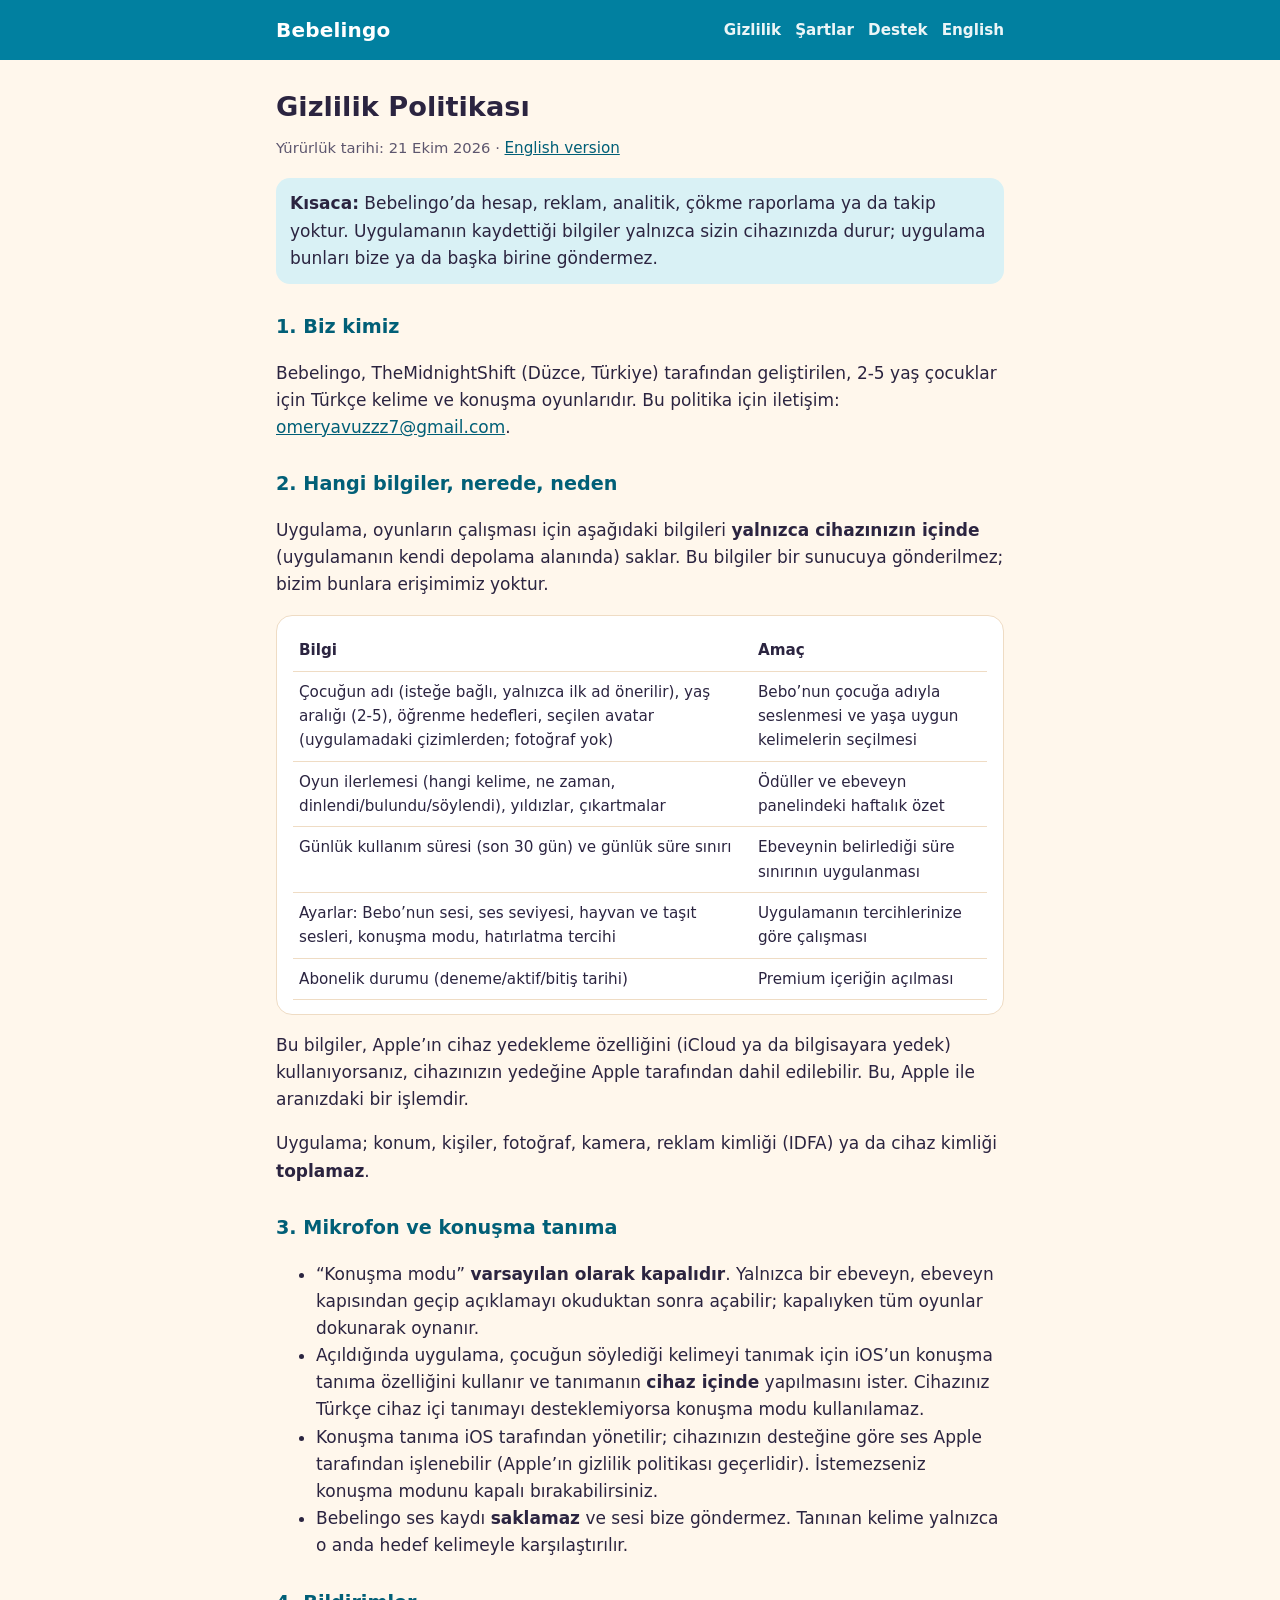
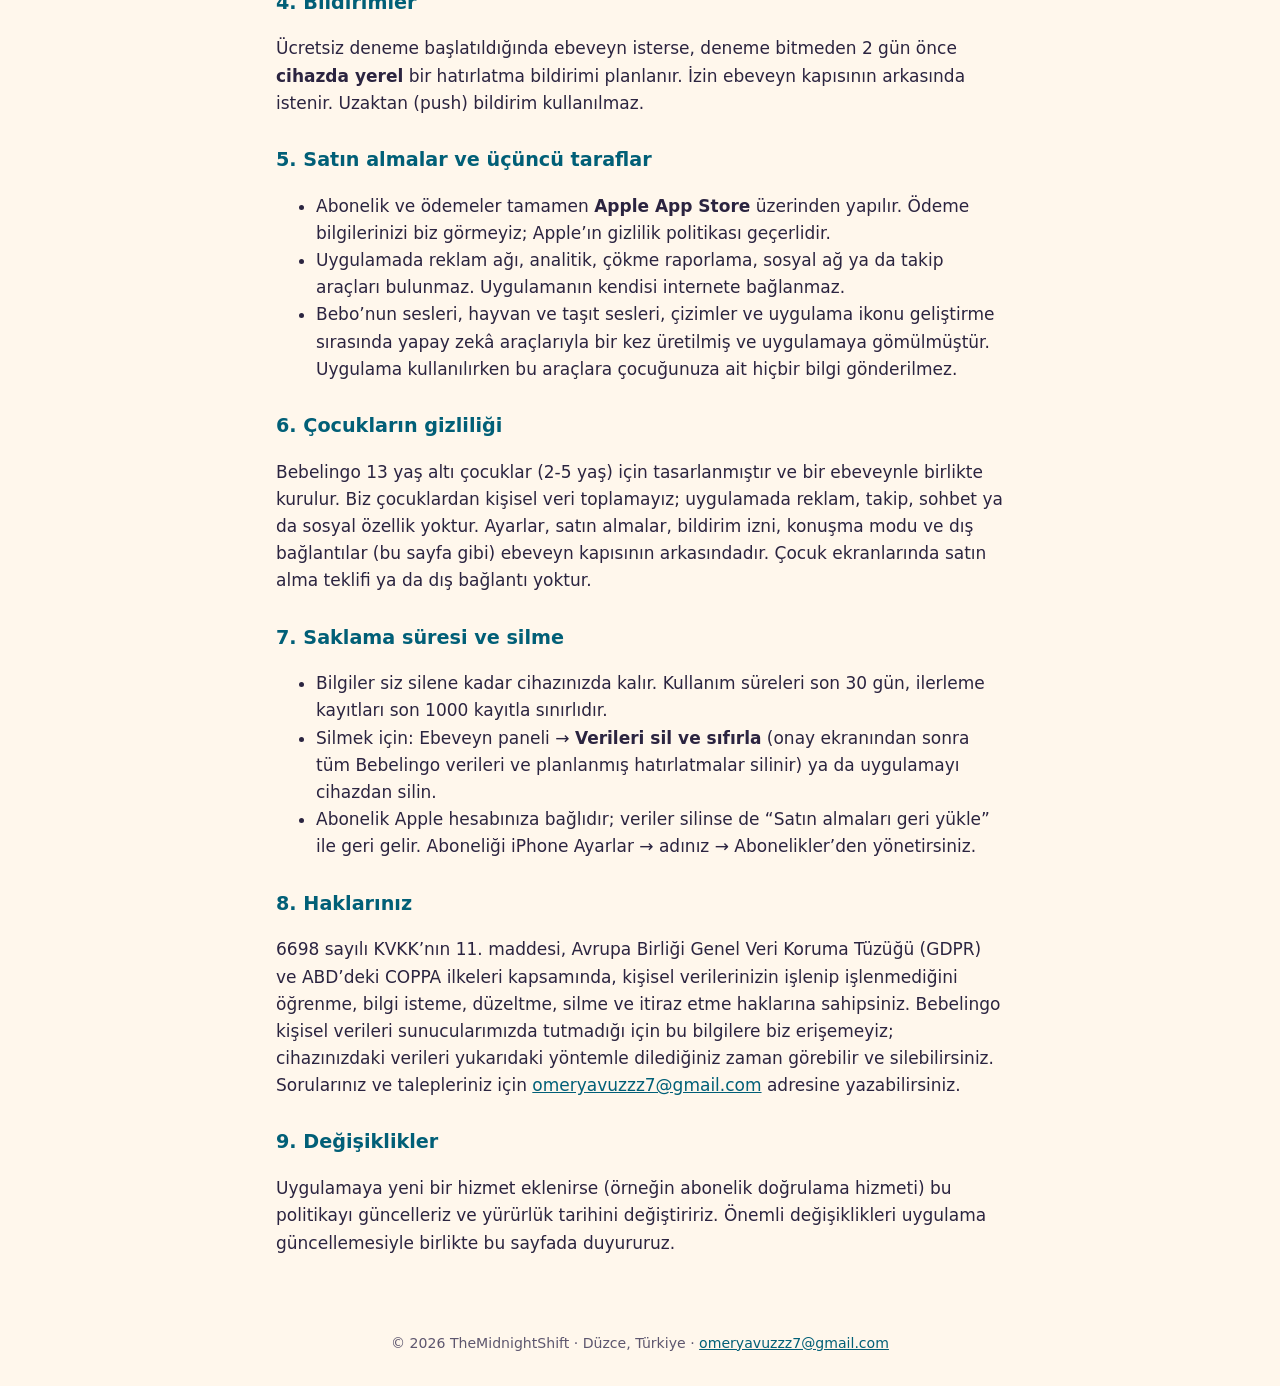
==== privacy.html @ 44e0bdba "Bebelingo yasal sayfaları: gizlilik, şartlar, destek (TR/EN) Kaynak: themidnightshiftco-beep/bebelin" ====
<!doctype html>
<html lang="tr">
<head>
<meta charset="utf-8">
<meta name="viewport" content="width=device-width, initial-scale=1">
<title>Gizlilik Politikası · Bebelingo</title>
<meta name="description" content="Bebelingo: 2-5 yaş için Türkçe kelime ve konuşma oyunları. Gizlilik Politikası.">
<link rel="stylesheet" href="style.css">
<link rel="icon" href="icon.png">
</head>
<body>
<header><div class="wrap">
<a class="brand" href="index.html">Bebelingo</a>
<nav><a href="privacy.html">Gizlilik</a><a href="terms.html">Şartlar</a><a href="support.html">Destek</a><a href="privacy-en.html" hreflang="en">English</a></nav>
</div></header>
<main class="wrap">
<h1>Gizlilik Politikası</h1>
<p class="meta">Yürürlük tarihi: 21 Ekim 2026 · <a class="lang" href="privacy-en.html" hreflang="en">English version</a></p>

<div class="note"><strong>Kısaca:</strong> Bebelingo’da hesap, reklam, analitik, çökme raporlama ya da takip yoktur. Uygulamanın kaydettiği bilgiler yalnızca sizin cihazınızda durur; uygulama bunları bize ya da başka birine göndermez.</div>

<h2>1. Biz kimiz</h2>
<p>Bebelingo, TheMidnightShift (Düzce, Türkiye) tarafından geliştirilen, 2-5 yaş çocuklar için Türkçe kelime ve konuşma oyunlarıdır. Bu politika için iletişim: <a href="mailto:omeryavuzzz7@gmail.com">omeryavuzzz7@gmail.com</a>.</p>

<h2>2. Hangi bilgiler, nerede, neden</h2>
<p>Uygulama, oyunların çalışması için aşağıdaki bilgileri <strong>yalnızca cihazınızın içinde</strong> (uygulamanın kendi depolama alanında) saklar. Bu bilgiler bir sunucuya gönderilmez; bizim bunlara erişimimiz yoktur.</p>
<div class="card"><table>
<tr><th>Bilgi</th><th>Amaç</th></tr>
<tr><td>Çocuğun adı (isteğe bağlı, yalnızca ilk ad önerilir), yaş aralığı (2-5), öğrenme hedefleri, seçilen avatar (uygulamadaki çizimlerden; fotoğraf yok)</td><td>Bebo’nun çocuğa adıyla seslenmesi ve yaşa uygun kelimelerin seçilmesi</td></tr>
<tr><td>Oyun ilerlemesi (hangi kelime, ne zaman, dinlendi/bulundu/söylendi), yıldızlar, çıkartmalar</td><td>Ödüller ve ebeveyn panelindeki haftalık özet</td></tr>
<tr><td>Günlük kullanım süresi (son 30 gün) ve günlük süre sınırı</td><td>Ebeveynin belirlediği süre sınırının uygulanması</td></tr>
<tr><td>Ayarlar: Bebo’nun sesi, ses seviyesi, hayvan ve taşıt sesleri, konuşma modu, hatırlatma tercihi</td><td>Uygulamanın tercihlerinize göre çalışması</td></tr>
<tr><td>Abonelik durumu (deneme/aktif/bitiş tarihi)</td><td>Premium içeriğin açılması</td></tr>
</table></div>
<p>Bu bilgiler, Apple’ın cihaz yedekleme özelliğini (iCloud ya da bilgisayara yedek) kullanıyorsanız, cihazınızın yedeğine Apple tarafından dahil edilebilir. Bu, Apple ile aranızdaki bir işlemdir.</p>
<p>Uygulama; konum, kişiler, fotoğraf, kamera, reklam kimliği (IDFA) ya da cihaz kimliği <strong>toplamaz</strong>.</p>

<h2>3. Mikrofon ve konuşma tanıma</h2>
<ul>
<li>“Konuşma modu” <strong>varsayılan olarak kapalıdır</strong>. Yalnızca bir ebeveyn, ebeveyn kapısından geçip açıklamayı okuduktan sonra açabilir; kapalıyken tüm oyunlar dokunarak oynanır.</li>
<li>Açıldığında uygulama, çocuğun söylediği kelimeyi tanımak için iOS’un konuşma tanıma özelliğini kullanır ve tanımanın <strong>cihaz içinde</strong> yapılmasını ister. Cihazınız Türkçe cihaz içi tanımayı desteklemiyorsa konuşma modu kullanılamaz.</li>
<li>Konuşma tanıma iOS tarafından yönetilir; cihazınızın desteğine göre ses Apple tarafından işlenebilir (Apple’ın gizlilik politikası geçerlidir). İstemezseniz konuşma modunu kapalı bırakabilirsiniz.</li>
<li>Bebelingo ses kaydı <strong>saklamaz</strong> ve sesi bize göndermez. Tanınan kelime yalnızca o anda hedef kelimeyle karşılaştırılır.</li>
</ul>

<h2>4. Bildirimler</h2>
<p>Ücretsiz deneme başlatıldığında ebeveyn isterse, deneme bitmeden 2 gün önce <strong>cihazda yerel</strong> bir hatırlatma bildirimi planlanır. İzin ebeveyn kapısının arkasında istenir. Uzaktan (push) bildirim kullanılmaz.</p>

<h2>5. Satın almalar ve üçüncü taraflar</h2>
<ul>
<li>Abonelik ve ödemeler tamamen <strong>Apple App Store</strong> üzerinden yapılır. Ödeme bilgilerinizi biz görmeyiz; Apple’ın gizlilik politikası geçerlidir.</li>
<li>Uygulamada reklam ağı, analitik, çökme raporlama, sosyal ağ ya da takip araçları bulunmaz. Uygulamanın kendisi internete bağlanmaz.</li>
<li>Bebo’nun sesleri, hayvan ve taşıt sesleri, çizimler ve uygulama ikonu geliştirme sırasında yapay zekâ araçlarıyla bir kez üretilmiş ve uygulamaya gömülmüştür. Uygulama kullanılırken bu araçlara çocuğunuza ait hiçbir bilgi gönderilmez.</li>
</ul>

<h2>6. Çocukların gizliliği</h2>
<p>Bebelingo 13 yaş altı çocuklar (2-5 yaş) için tasarlanmıştır ve bir ebeveynle birlikte kurulur. Biz çocuklardan kişisel veri toplamayız; uygulamada reklam, takip, sohbet ya da sosyal özellik yoktur. Ayarlar, satın almalar, bildirim izni, konuşma modu ve dış bağlantılar (bu sayfa gibi) ebeveyn kapısının arkasındadır. Çocuk ekranlarında satın alma teklifi ya da dış bağlantı yoktur.</p>

<h2>7. Saklama süresi ve silme</h2>
<ul>
<li>Bilgiler siz silene kadar cihazınızda kalır. Kullanım süreleri son 30 gün, ilerleme kayıtları son 1000 kayıtla sınırlıdır.</li>
<li>Silmek için: Ebeveyn paneli → <strong>Verileri sil ve sıfırla</strong> (onay ekranından sonra tüm Bebelingo verileri ve planlanmış hatırlatmalar silinir) ya da uygulamayı cihazdan silin.</li>
<li>Abonelik Apple hesabınıza bağlıdır; veriler silinse de “Satın almaları geri yükle” ile geri gelir. Aboneliği iPhone Ayarlar → adınız → Abonelikler’den yönetirsiniz.</li>
</ul>

<h2>8. Haklarınız</h2>
<p>6698 sayılı KVKK’nın 11. maddesi, Avrupa Birliği Genel Veri Koruma Tüzüğü (GDPR) ve ABD’deki COPPA ilkeleri kapsamında, kişisel verilerinizin işlenip işlenmediğini öğrenme, bilgi isteme, düzeltme, silme ve itiraz etme haklarına sahipsiniz. Bebelingo kişisel verileri sunucularımızda tutmadığı için bu bilgilere biz erişemeyiz; cihazınızdaki verileri yukarıdaki yöntemle dilediğiniz zaman görebilir ve silebilirsiniz. Sorularınız ve talepleriniz için <a href="mailto:omeryavuzzz7@gmail.com">omeryavuzzz7@gmail.com</a> adresine yazabilirsiniz.</p>

<h2>9. Değişiklikler</h2>
<p>Uygulamaya yeni bir hizmet eklenirse (örneğin abonelik doğrulama hizmeti) bu politikayı güncelleriz ve yürürlük tarihini değiştiririz. Önemli değişiklikleri uygulama güncellemesiyle birlikte bu sayfada duyururuz.</p>
</main>
<footer>© 2026 TheMidnightShift · Düzce, Türkiye · <a href="mailto:omeryavuzzz7@gmail.com">omeryavuzzz7@gmail.com</a></footer>
</body>
</html>
---- style.css ----
/* Bebelingo yasal sayfaları: sistem yazı tipi (çevrimdışı çalışır), marka renkleri, mobil uyumlu. */
:root {
  --teal: #0180a0;
  --teal-dark: #015f77;
  --teal-soft: #d9f1f5;
  --cream: #fff7ec;
  --ink: #2b2440;
  --muted: #5d566e;
  --line: #efdcc4;
}
* { box-sizing: border-box; }
html { -webkit-text-size-adjust: 100%; }
body {
  margin: 0;
  background: var(--cream);
  color: var(--ink);
  font: 17px/1.6 ui-rounded, -apple-system, "SF Pro Rounded", system-ui, "Segoe UI", Roboto, sans-serif;
}
header { background: var(--teal); color: #fff; }
header .wrap { display: flex; align-items: center; justify-content: space-between; gap: 12px; padding: 14px 16px; }
header a { color: #fff; text-decoration: none; font-weight: 700; }
header .brand { font-size: 1.25rem; letter-spacing: .2px; }
header nav { display: flex; gap: 14px; flex-wrap: wrap; font-size: .95rem; }
header nav a { font-weight: 600; opacity: .92; }
.wrap { max-width: 760px; margin: 0 auto; padding: 0 16px; }
main.wrap { padding-top: 8px; padding-bottom: 40px; }
h1 { font-size: 1.7rem; line-height: 1.25; margin: 22px 0 6px; }
h2 { font-size: 1.2rem; margin: 28px 0 6px; color: var(--teal-dark); }
h3 { font-size: 1.05rem; margin: 18px 0 4px; }
p, li { color: var(--ink); }
.meta { color: var(--muted); font-size: .92rem; margin: 0 0 14px; }
.lang { display: inline-block; margin: 6px 0 4px; font-size: .95rem; }
a { color: var(--teal-dark); }
.card { background: #fff; border: 1px solid var(--line); border-radius: 16px; padding: 14px 16px; margin: 14px 0; }
.note { background: var(--teal-soft); border-radius: 14px; padding: 12px 14px; }
table { border-collapse: collapse; width: 100%; font-size: .95rem; }
th, td { text-align: left; vertical-align: top; padding: 8px 6px; border-bottom: 1px solid var(--line); }
details { background: #fff; border: 1px solid var(--line); border-radius: 14px; padding: 10px 14px; margin: 10px 0; }
summary { font-weight: 700; cursor: pointer; }
footer { color: var(--muted); font-size: .88rem; padding: 18px 16px 32px; text-align: center; }
.buttons { display: flex; flex-wrap: wrap; gap: 10px; margin: 16px 0; }
.buttons a { background: var(--teal); color: #fff; text-decoration: none; padding: 10px 16px; border-radius: 999px; font-weight: 700; }
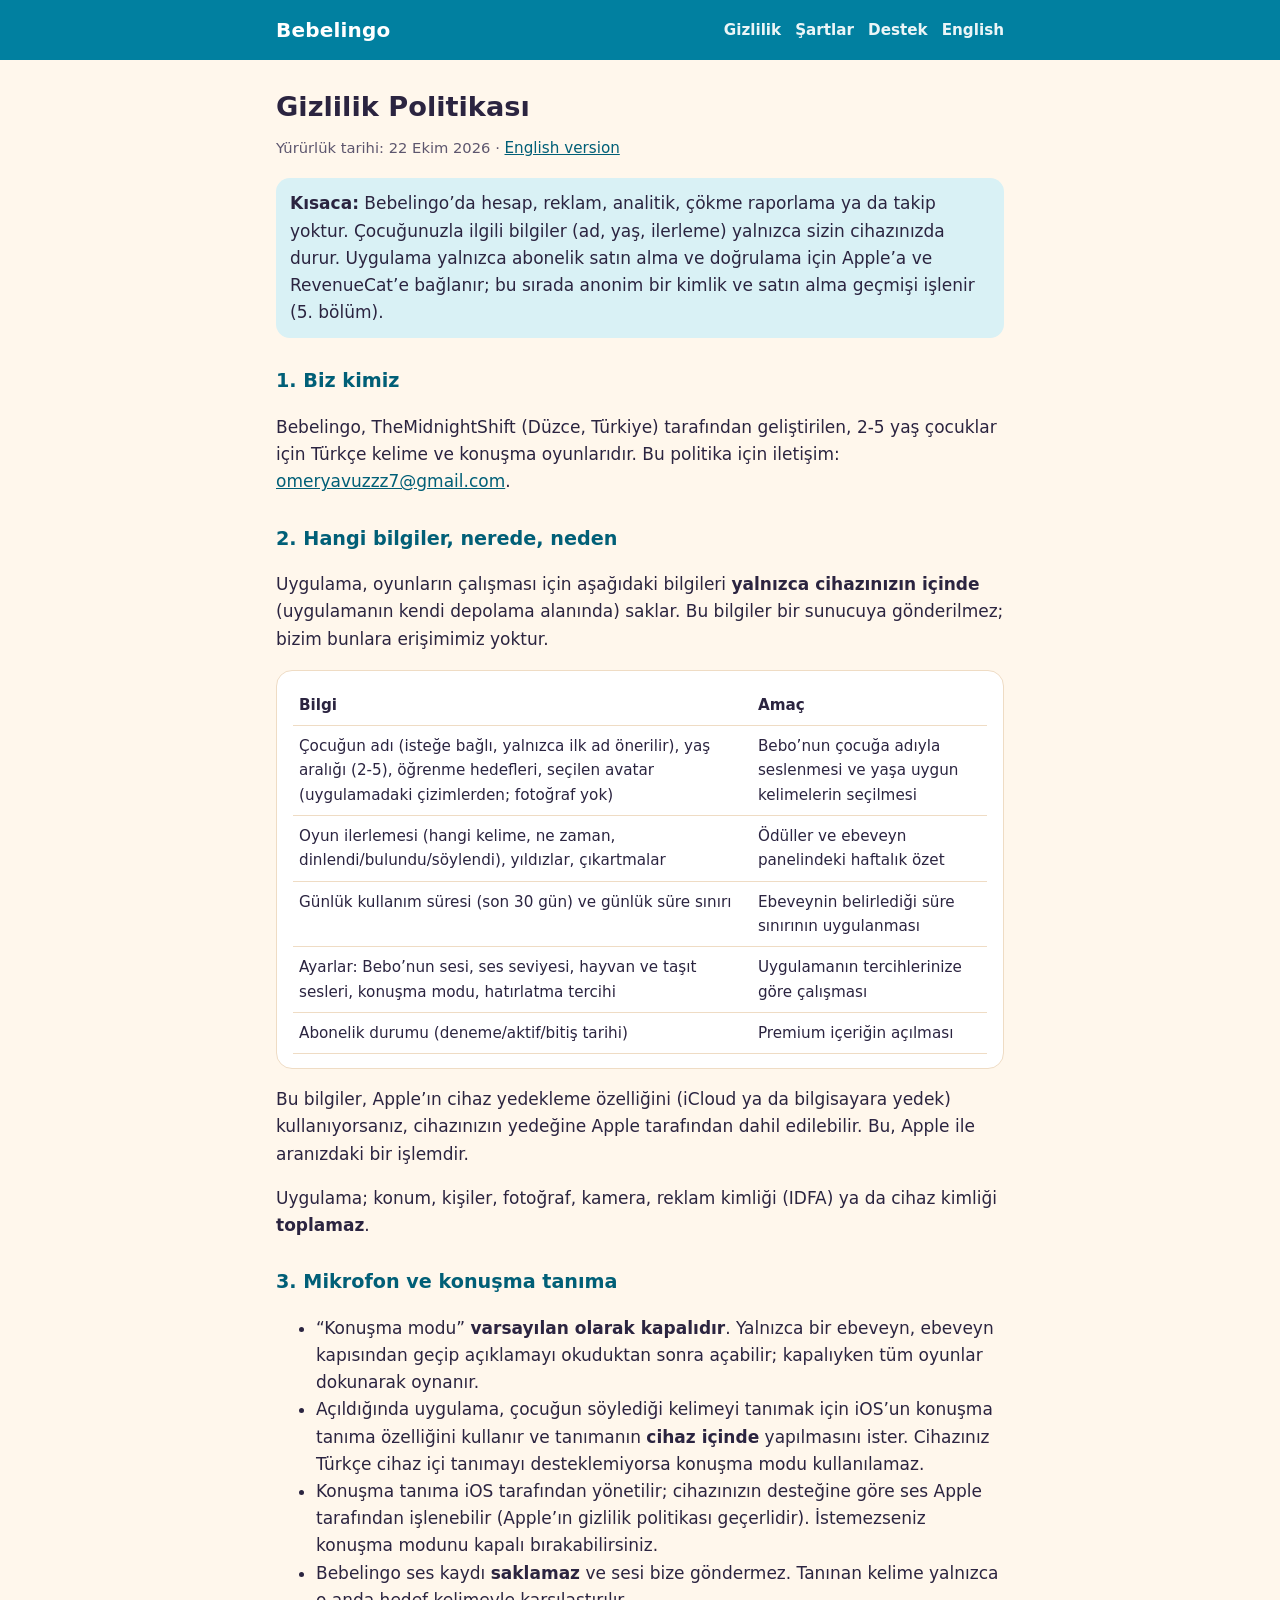
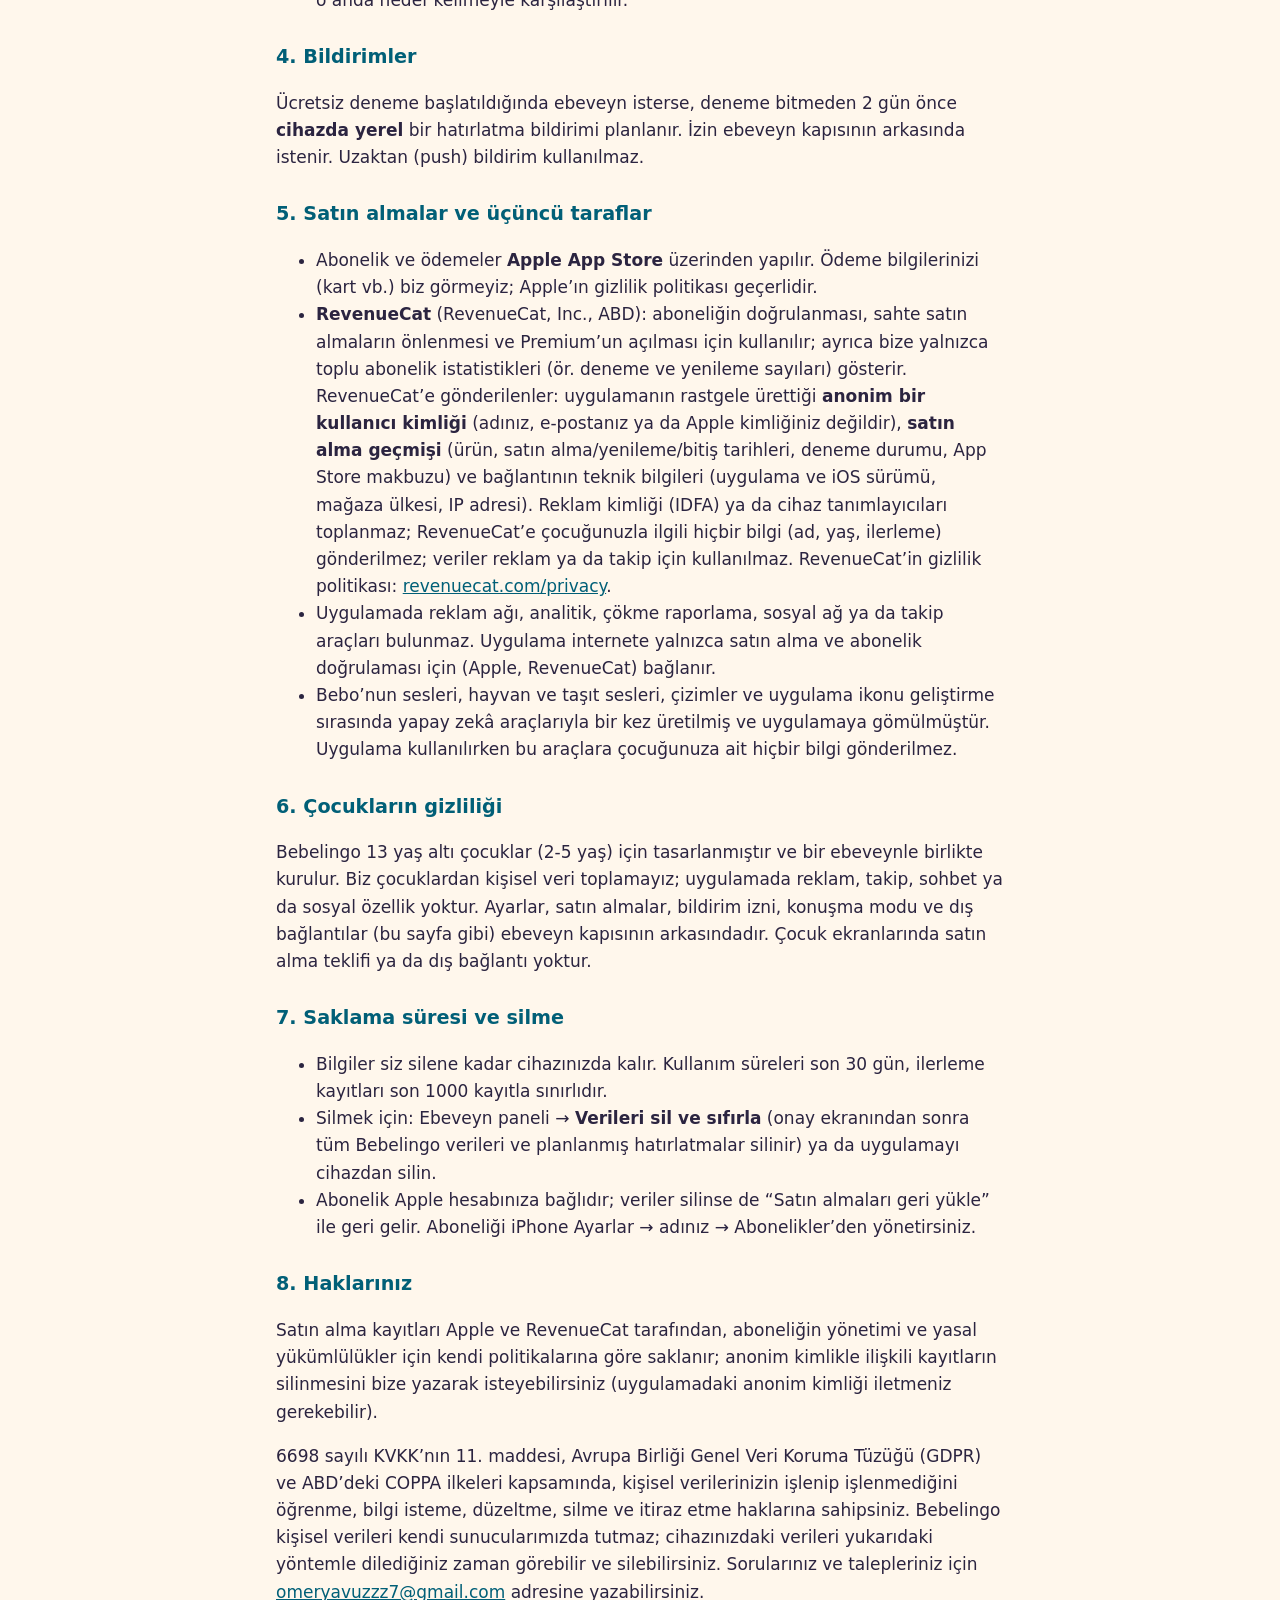
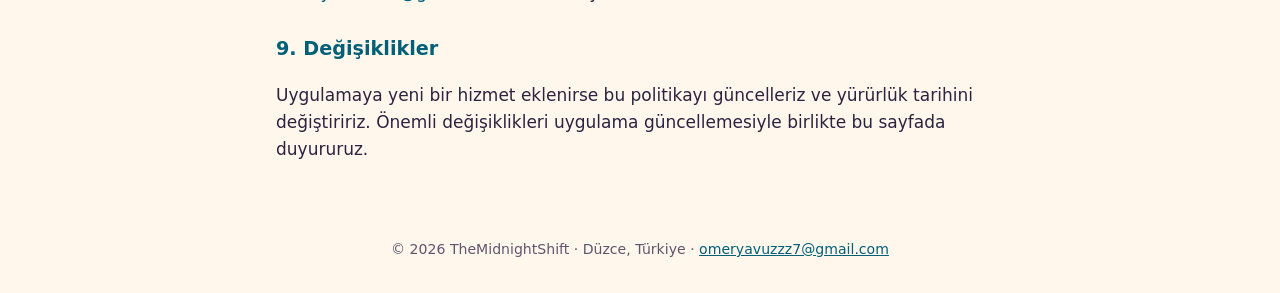
==== commit 157bac75: "Yıllık abonelik (₺349,99, 7 gün deneme) ve RevenueCat ile güncellenmiş gizlilik/şartlar Co-Authored-" ====
--- a/privacy.html
+++ b/privacy.html
@@ -15,9 +15,9 @@
 </div></header>
 <main class="wrap">
 <h1>Gizlilik Politikası</h1>
-<p class="meta">Yürürlük tarihi: 21 Ekim 2026 · <a class="lang" href="privacy-en.html" hreflang="en">English version</a></p>
+<p class="meta">Yürürlük tarihi: 22 Ekim 2026 · <a class="lang" href="privacy-en.html" hreflang="en">English version</a></p>
 
-<div class="note"><strong>Kısaca:</strong> Bebelingo’da hesap, reklam, analitik, çökme raporlama ya da takip yoktur. Uygulamanın kaydettiği bilgiler yalnızca sizin cihazınızda durur; uygulama bunları bize ya da başka birine göndermez.</div>
+<div class="note"><strong>Kısaca:</strong> Bebelingo’da hesap, reklam, analitik, çökme raporlama ya da takip yoktur. Çocuğunuzla ilgili bilgiler (ad, yaş, ilerleme) yalnızca sizin cihazınızda durur. Uygulama yalnızca abonelik satın alma ve doğrulama için Apple’a ve RevenueCat’e bağlanır; bu sırada anonim bir kimlik ve satın alma geçmişi işlenir (5. bölüm).</div>
 
 <h2>1. Biz kimiz</h2>
 <p>Bebelingo, TheMidnightShift (Düzce, Türkiye) tarafından geliştirilen, 2-5 yaş çocuklar için Türkçe kelime ve konuşma oyunlarıdır. Bu politika için iletişim: <a href="mailto:omeryavuzzz7@gmail.com">omeryavuzzz7@gmail.com</a>.</p>
@@ -48,8 +48,9 @@
 
 <h2>5. Satın almalar ve üçüncü taraflar</h2>
 <ul>
-<li>Abonelik ve ödemeler tamamen <strong>Apple App Store</strong> üzerinden yapılır. Ödeme bilgilerinizi biz görmeyiz; Apple’ın gizlilik politikası geçerlidir.</li>
-<li>Uygulamada reklam ağı, analitik, çökme raporlama, sosyal ağ ya da takip araçları bulunmaz. Uygulamanın kendisi internete bağlanmaz.</li>
+<li>Abonelik ve ödemeler <strong>Apple App Store</strong> üzerinden yapılır. Ödeme bilgilerinizi (kart vb.) biz görmeyiz; Apple’ın gizlilik politikası geçerlidir.</li>
+<li><strong>RevenueCat</strong> (RevenueCat, Inc., ABD): aboneliğin doğrulanması, sahte satın almaların önlenmesi ve Premium’un açılması için kullanılır; ayrıca bize yalnızca toplu abonelik istatistikleri (ör. deneme ve yenileme sayıları) gösterir. RevenueCat’e gönderilenler: uygulamanın rastgele ürettiği <strong>anonim bir kullanıcı kimliği</strong> (adınız, e-postanız ya da Apple kimliğiniz değildir), <strong>satın alma geçmişi</strong> (ürün, satın alma/yenileme/bitiş tarihleri, deneme durumu, App Store makbuzu) ve bağlantının teknik bilgileri (uygulama ve iOS sürümü, mağaza ülkesi, IP adresi). Reklam kimliği (IDFA) ya da cihaz tanımlayıcıları toplanmaz; RevenueCat’e çocuğunuzla ilgili hiçbir bilgi (ad, yaş, ilerleme) gönderilmez; veriler reklam ya da takip için kullanılmaz. RevenueCat’in gizlilik politikası: <a href="https://www.revenuecat.com/privacy">revenuecat.com/privacy</a>.</li>
+<li>Uygulamada reklam ağı, analitik, çökme raporlama, sosyal ağ ya da takip araçları bulunmaz. Uygulama internete yalnızca satın alma ve abonelik doğrulaması için (Apple, RevenueCat) bağlanır.</li>
 <li>Bebo’nun sesleri, hayvan ve taşıt sesleri, çizimler ve uygulama ikonu geliştirme sırasında yapay zekâ araçlarıyla bir kez üretilmiş ve uygulamaya gömülmüştür. Uygulama kullanılırken bu araçlara çocuğunuza ait hiçbir bilgi gönderilmez.</li>
 </ul>
 
@@ -64,10 +65,11 @@
 </ul>
 
 <h2>8. Haklarınız</h2>
-<p>6698 sayılı KVKK’nın 11. maddesi, Avrupa Birliği Genel Veri Koruma Tüzüğü (GDPR) ve ABD’deki COPPA ilkeleri kapsamında, kişisel verilerinizin işlenip işlenmediğini öğrenme, bilgi isteme, düzeltme, silme ve itiraz etme haklarına sahipsiniz. Bebelingo kişisel verileri sunucularımızda tutmadığı için bu bilgilere biz erişemeyiz; cihazınızdaki verileri yukarıdaki yöntemle dilediğiniz zaman görebilir ve silebilirsiniz. Sorularınız ve talepleriniz için <a href="mailto:omeryavuzzz7@gmail.com">omeryavuzzz7@gmail.com</a> adresine yazabilirsiniz.</p>
+<p>Satın alma kayıtları Apple ve RevenueCat tarafından, aboneliğin yönetimi ve yasal yükümlülükler için kendi politikalarına göre saklanır; anonim kimlikle ilişkili kayıtların silinmesini bize yazarak isteyebilirsiniz (uygulamadaki anonim kimliği iletmeniz gerekebilir).</p>
+<p>6698 sayılı KVKK’nın 11. maddesi, Avrupa Birliği Genel Veri Koruma Tüzüğü (GDPR) ve ABD’deki COPPA ilkeleri kapsamında, kişisel verilerinizin işlenip işlenmediğini öğrenme, bilgi isteme, düzeltme, silme ve itiraz etme haklarına sahipsiniz. Bebelingo kişisel verileri kendi sunucularımızda tutmaz; cihazınızdaki verileri yukarıdaki yöntemle dilediğiniz zaman görebilir ve silebilirsiniz. Sorularınız ve talepleriniz için <a href="mailto:omeryavuzzz7@gmail.com">omeryavuzzz7@gmail.com</a> adresine yazabilirsiniz.</p>
 
 <h2>9. Değişiklikler</h2>
-<p>Uygulamaya yeni bir hizmet eklenirse (örneğin abonelik doğrulama hizmeti) bu politikayı güncelleriz ve yürürlük tarihini değiştiririz. Önemli değişiklikleri uygulama güncellemesiyle birlikte bu sayfada duyururuz.</p>
+<p>Uygulamaya yeni bir hizmet eklenirse bu politikayı güncelleriz ve yürürlük tarihini değiştiririz. Önemli değişiklikleri uygulama güncellemesiyle birlikte bu sayfada duyururuz.</p>
 </main>
 <footer>© 2026 TheMidnightShift · Düzce, Türkiye · <a href="mailto:omeryavuzzz7@gmail.com">omeryavuzzz7@gmail.com</a></footer>
 </body>
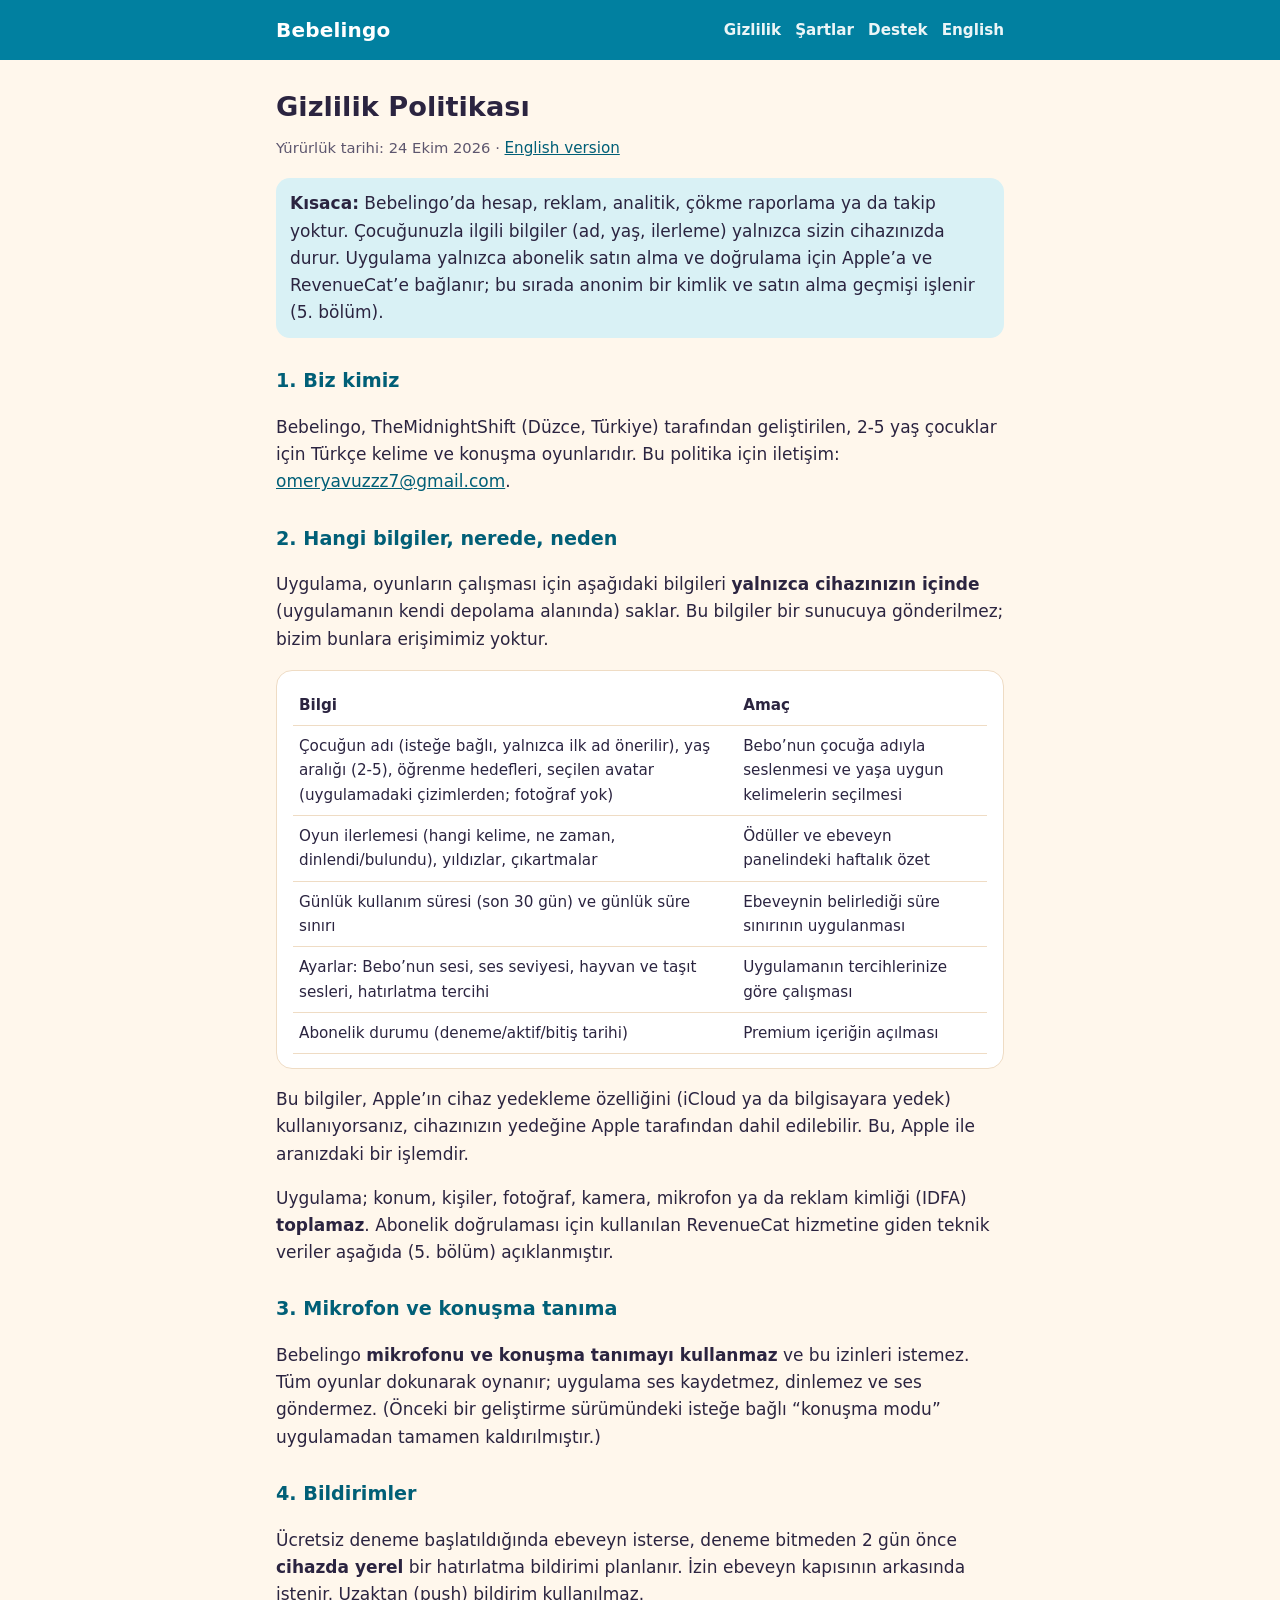
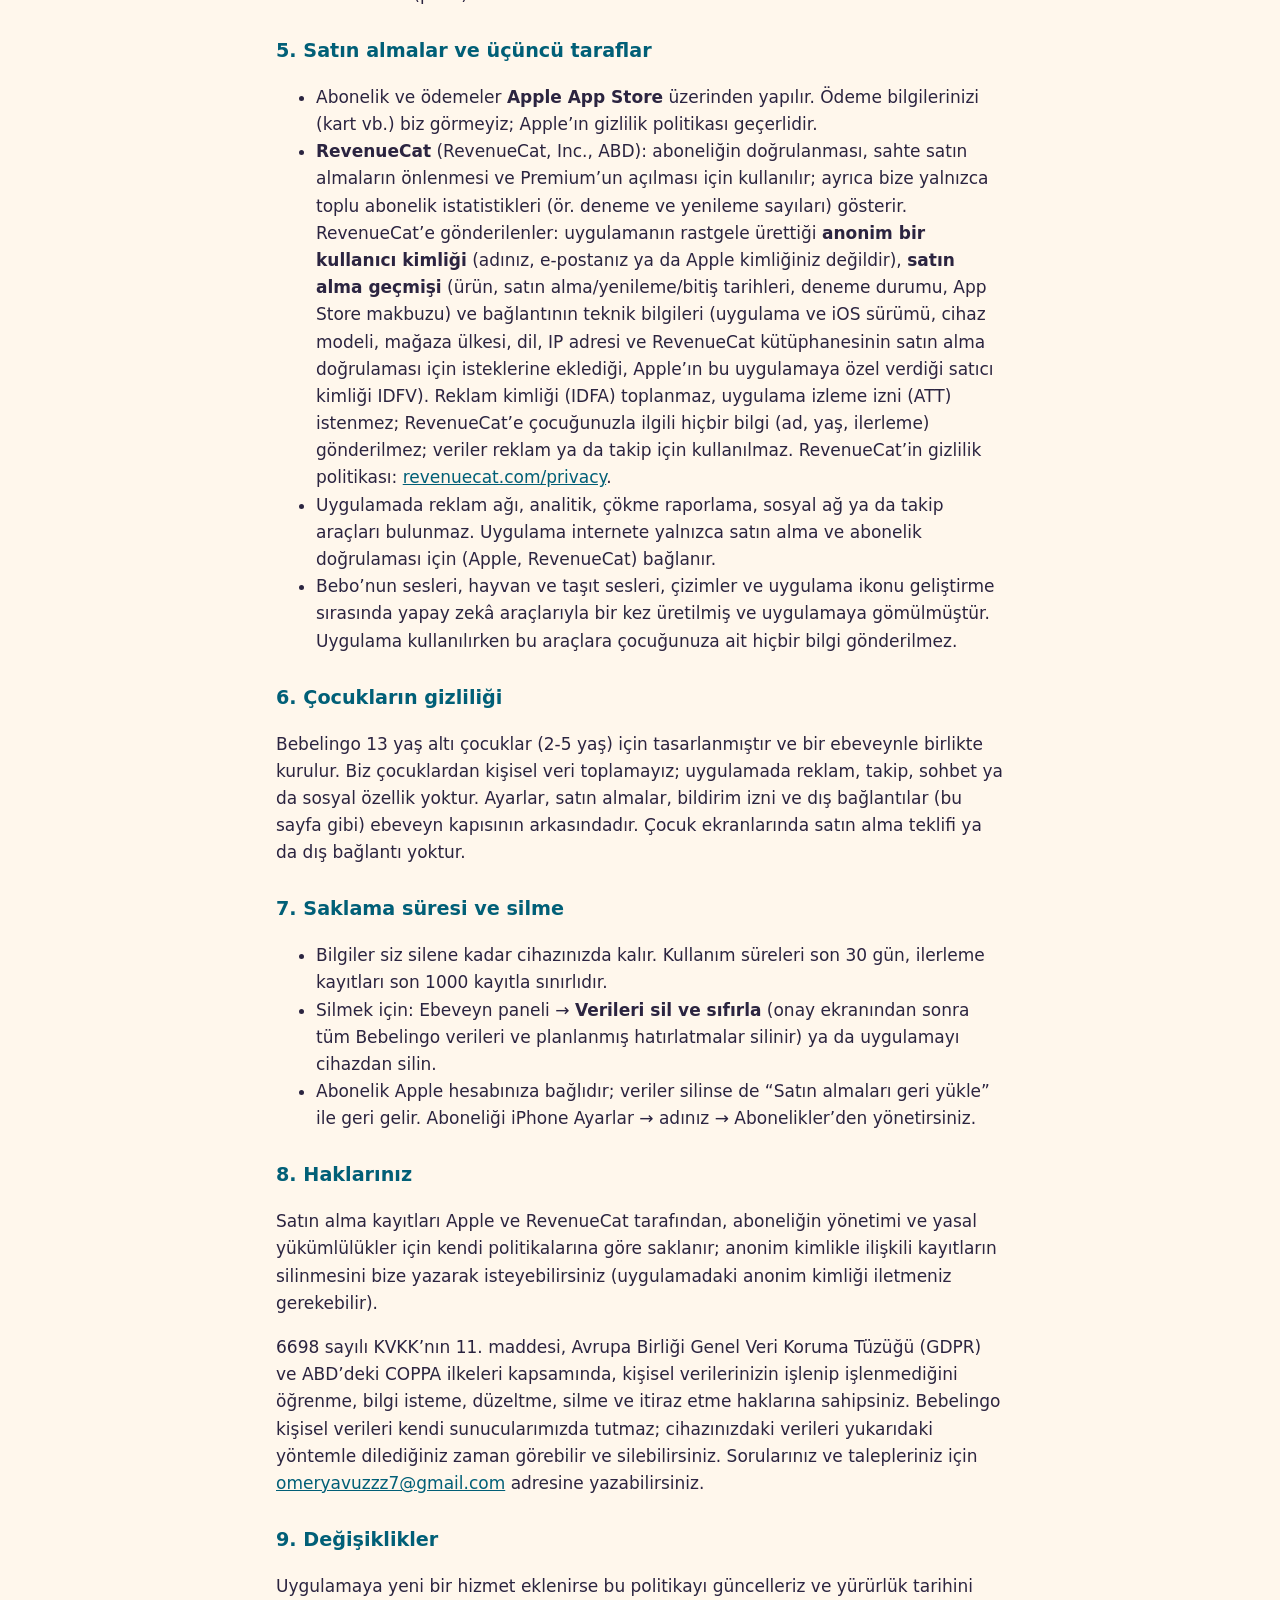
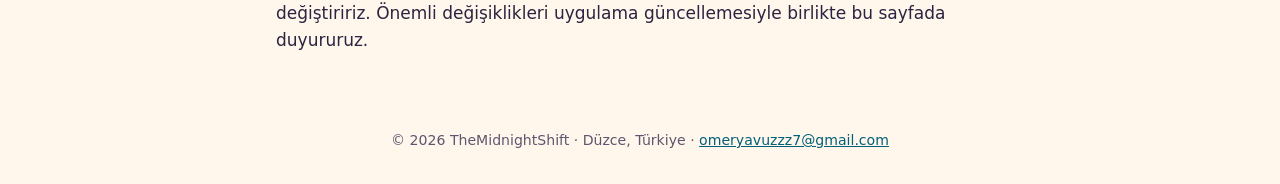
==== commit f3e5e555: "Konuşma tanıma kaldırıldı; mikrofon kullanılmaz, IDFV açıklaması (24 Ekim 2026) - Gizlilik: mikrofon" ====
--- a/privacy.html
+++ b/privacy.html
@@ -15,7 +15,7 @@
 </div></header>
 <main class="wrap">
 <h1>Gizlilik Politikası</h1>
-<p class="meta">Yürürlük tarihi: 22 Ekim 2026 · <a class="lang" href="privacy-en.html" hreflang="en">English version</a></p>
+<p class="meta">Yürürlük tarihi: 24 Ekim 2026 · <a class="lang" href="privacy-en.html" hreflang="en">English version</a></p>
 
 <div class="note"><strong>Kısaca:</strong> Bebelingo’da hesap, reklam, analitik, çökme raporlama ya da takip yoktur. Çocuğunuzla ilgili bilgiler (ad, yaş, ilerleme) yalnızca sizin cihazınızda durur. Uygulama yalnızca abonelik satın alma ve doğrulama için Apple’a ve RevenueCat’e bağlanır; bu sırada anonim bir kimlik ve satın alma geçmişi işlenir (5. bölüm).</div>
 
@@ -27,21 +27,16 @@
 <div class="card"><table>
 <tr><th>Bilgi</th><th>Amaç</th></tr>
 <tr><td>Çocuğun adı (isteğe bağlı, yalnızca ilk ad önerilir), yaş aralığı (2-5), öğrenme hedefleri, seçilen avatar (uygulamadaki çizimlerden; fotoğraf yok)</td><td>Bebo’nun çocuğa adıyla seslenmesi ve yaşa uygun kelimelerin seçilmesi</td></tr>
-<tr><td>Oyun ilerlemesi (hangi kelime, ne zaman, dinlendi/bulundu/söylendi), yıldızlar, çıkartmalar</td><td>Ödüller ve ebeveyn panelindeki haftalık özet</td></tr>
+<tr><td>Oyun ilerlemesi (hangi kelime, ne zaman, dinlendi/bulundu), yıldızlar, çıkartmalar</td><td>Ödüller ve ebeveyn panelindeki haftalık özet</td></tr>
 <tr><td>Günlük kullanım süresi (son 30 gün) ve günlük süre sınırı</td><td>Ebeveynin belirlediği süre sınırının uygulanması</td></tr>
-<tr><td>Ayarlar: Bebo’nun sesi, ses seviyesi, hayvan ve taşıt sesleri, konuşma modu, hatırlatma tercihi</td><td>Uygulamanın tercihlerinize göre çalışması</td></tr>
+<tr><td>Ayarlar: Bebo’nun sesi, ses seviyesi, hayvan ve taşıt sesleri, hatırlatma tercihi</td><td>Uygulamanın tercihlerinize göre çalışması</td></tr>
 <tr><td>Abonelik durumu (deneme/aktif/bitiş tarihi)</td><td>Premium içeriğin açılması</td></tr>
 </table></div>
 <p>Bu bilgiler, Apple’ın cihaz yedekleme özelliğini (iCloud ya da bilgisayara yedek) kullanıyorsanız, cihazınızın yedeğine Apple tarafından dahil edilebilir. Bu, Apple ile aranızdaki bir işlemdir.</p>
-<p>Uygulama; konum, kişiler, fotoğraf, kamera, reklam kimliği (IDFA) ya da cihaz kimliği <strong>toplamaz</strong>.</p>
+<p>Uygulama; konum, kişiler, fotoğraf, kamera, mikrofon ya da reklam kimliği (IDFA) <strong>toplamaz</strong>. Abonelik doğrulaması için kullanılan RevenueCat hizmetine giden teknik veriler aşağıda (5. bölüm) açıklanmıştır.</p>
 
 <h2>3. Mikrofon ve konuşma tanıma</h2>
-<ul>
-<li>“Konuşma modu” <strong>varsayılan olarak kapalıdır</strong>. Yalnızca bir ebeveyn, ebeveyn kapısından geçip açıklamayı okuduktan sonra açabilir; kapalıyken tüm oyunlar dokunarak oynanır.</li>
-<li>Açıldığında uygulama, çocuğun söylediği kelimeyi tanımak için iOS’un konuşma tanıma özelliğini kullanır ve tanımanın <strong>cihaz içinde</strong> yapılmasını ister. Cihazınız Türkçe cihaz içi tanımayı desteklemiyorsa konuşma modu kullanılamaz.</li>
-<li>Konuşma tanıma iOS tarafından yönetilir; cihazınızın desteğine göre ses Apple tarafından işlenebilir (Apple’ın gizlilik politikası geçerlidir). İstemezseniz konuşma modunu kapalı bırakabilirsiniz.</li>
-<li>Bebelingo ses kaydı <strong>saklamaz</strong> ve sesi bize göndermez. Tanınan kelime yalnızca o anda hedef kelimeyle karşılaştırılır.</li>
-</ul>
+<p>Bebelingo <strong>mikrofonu ve konuşma tanımayı kullanmaz</strong> ve bu izinleri istemez. Tüm oyunlar dokunarak oynanır; uygulama ses kaydetmez, dinlemez ve ses göndermez. (Önceki bir geliştirme sürümündeki isteğe bağlı “konuşma modu” uygulamadan tamamen kaldırılmıştır.)</p>
 
 <h2>4. Bildirimler</h2>
 <p>Ücretsiz deneme başlatıldığında ebeveyn isterse, deneme bitmeden 2 gün önce <strong>cihazda yerel</strong> bir hatırlatma bildirimi planlanır. İzin ebeveyn kapısının arkasında istenir. Uzaktan (push) bildirim kullanılmaz.</p>
@@ -49,13 +44,13 @@
 <h2>5. Satın almalar ve üçüncü taraflar</h2>
 <ul>
 <li>Abonelik ve ödemeler <strong>Apple App Store</strong> üzerinden yapılır. Ödeme bilgilerinizi (kart vb.) biz görmeyiz; Apple’ın gizlilik politikası geçerlidir.</li>
-<li><strong>RevenueCat</strong> (RevenueCat, Inc., ABD): aboneliğin doğrulanması, sahte satın almaların önlenmesi ve Premium’un açılması için kullanılır; ayrıca bize yalnızca toplu abonelik istatistikleri (ör. deneme ve yenileme sayıları) gösterir. RevenueCat’e gönderilenler: uygulamanın rastgele ürettiği <strong>anonim bir kullanıcı kimliği</strong> (adınız, e-postanız ya da Apple kimliğiniz değildir), <strong>satın alma geçmişi</strong> (ürün, satın alma/yenileme/bitiş tarihleri, deneme durumu, App Store makbuzu) ve bağlantının teknik bilgileri (uygulama ve iOS sürümü, mağaza ülkesi, IP adresi). Reklam kimliği (IDFA) ya da cihaz tanımlayıcıları toplanmaz; RevenueCat’e çocuğunuzla ilgili hiçbir bilgi (ad, yaş, ilerleme) gönderilmez; veriler reklam ya da takip için kullanılmaz. RevenueCat’in gizlilik politikası: <a href="https://www.revenuecat.com/privacy">revenuecat.com/privacy</a>.</li>
+<li><strong>RevenueCat</strong> (RevenueCat, Inc., ABD): aboneliğin doğrulanması, sahte satın almaların önlenmesi ve Premium’un açılması için kullanılır; ayrıca bize yalnızca toplu abonelik istatistikleri (ör. deneme ve yenileme sayıları) gösterir. RevenueCat’e gönderilenler: uygulamanın rastgele ürettiği <strong>anonim bir kullanıcı kimliği</strong> (adınız, e-postanız ya da Apple kimliğiniz değildir), <strong>satın alma geçmişi</strong> (ürün, satın alma/yenileme/bitiş tarihleri, deneme durumu, App Store makbuzu) ve bağlantının teknik bilgileri (uygulama ve iOS sürümü, cihaz modeli, mağaza ülkesi, dil, IP adresi ve RevenueCat kütüphanesinin satın alma doğrulaması için isteklerine eklediği, Apple’ın bu uygulamaya özel verdiği satıcı kimliği IDFV). Reklam kimliği (IDFA) toplanmaz, uygulama izleme izni (ATT) istenmez; RevenueCat’e çocuğunuzla ilgili hiçbir bilgi (ad, yaş, ilerleme) gönderilmez; veriler reklam ya da takip için kullanılmaz. RevenueCat’in gizlilik politikası: <a href="https://www.revenuecat.com/privacy">revenuecat.com/privacy</a>.</li>
 <li>Uygulamada reklam ağı, analitik, çökme raporlama, sosyal ağ ya da takip araçları bulunmaz. Uygulama internete yalnızca satın alma ve abonelik doğrulaması için (Apple, RevenueCat) bağlanır.</li>
 <li>Bebo’nun sesleri, hayvan ve taşıt sesleri, çizimler ve uygulama ikonu geliştirme sırasında yapay zekâ araçlarıyla bir kez üretilmiş ve uygulamaya gömülmüştür. Uygulama kullanılırken bu araçlara çocuğunuza ait hiçbir bilgi gönderilmez.</li>
 </ul>
 
 <h2>6. Çocukların gizliliği</h2>
-<p>Bebelingo 13 yaş altı çocuklar (2-5 yaş) için tasarlanmıştır ve bir ebeveynle birlikte kurulur. Biz çocuklardan kişisel veri toplamayız; uygulamada reklam, takip, sohbet ya da sosyal özellik yoktur. Ayarlar, satın almalar, bildirim izni, konuşma modu ve dış bağlantılar (bu sayfa gibi) ebeveyn kapısının arkasındadır. Çocuk ekranlarında satın alma teklifi ya da dış bağlantı yoktur.</p>
+<p>Bebelingo 13 yaş altı çocuklar (2-5 yaş) için tasarlanmıştır ve bir ebeveynle birlikte kurulur. Biz çocuklardan kişisel veri toplamayız; uygulamada reklam, takip, sohbet ya da sosyal özellik yoktur. Ayarlar, satın almalar, bildirim izni ve dış bağlantılar (bu sayfa gibi) ebeveyn kapısının arkasındadır. Çocuk ekranlarında satın alma teklifi ya da dış bağlantı yoktur.</p>
 
 <h2>7. Saklama süresi ve silme</h2>
 <ul>
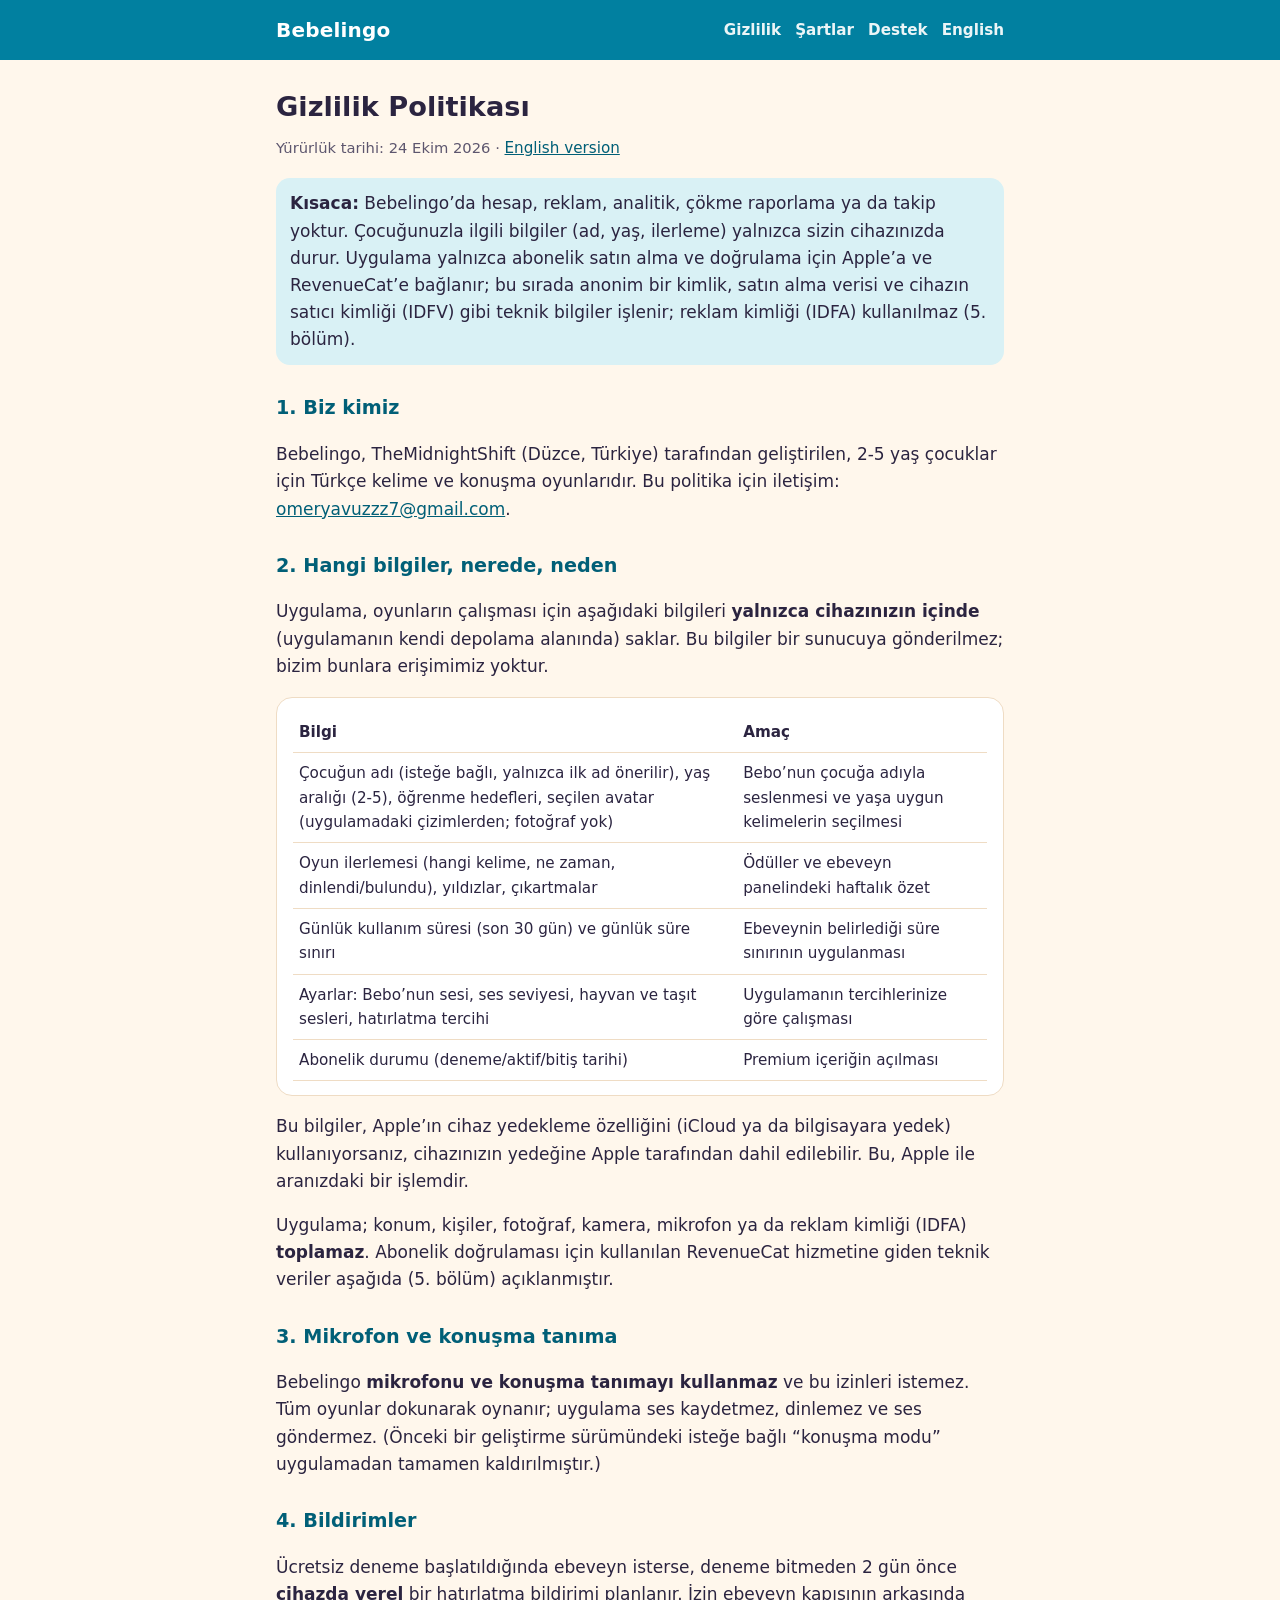
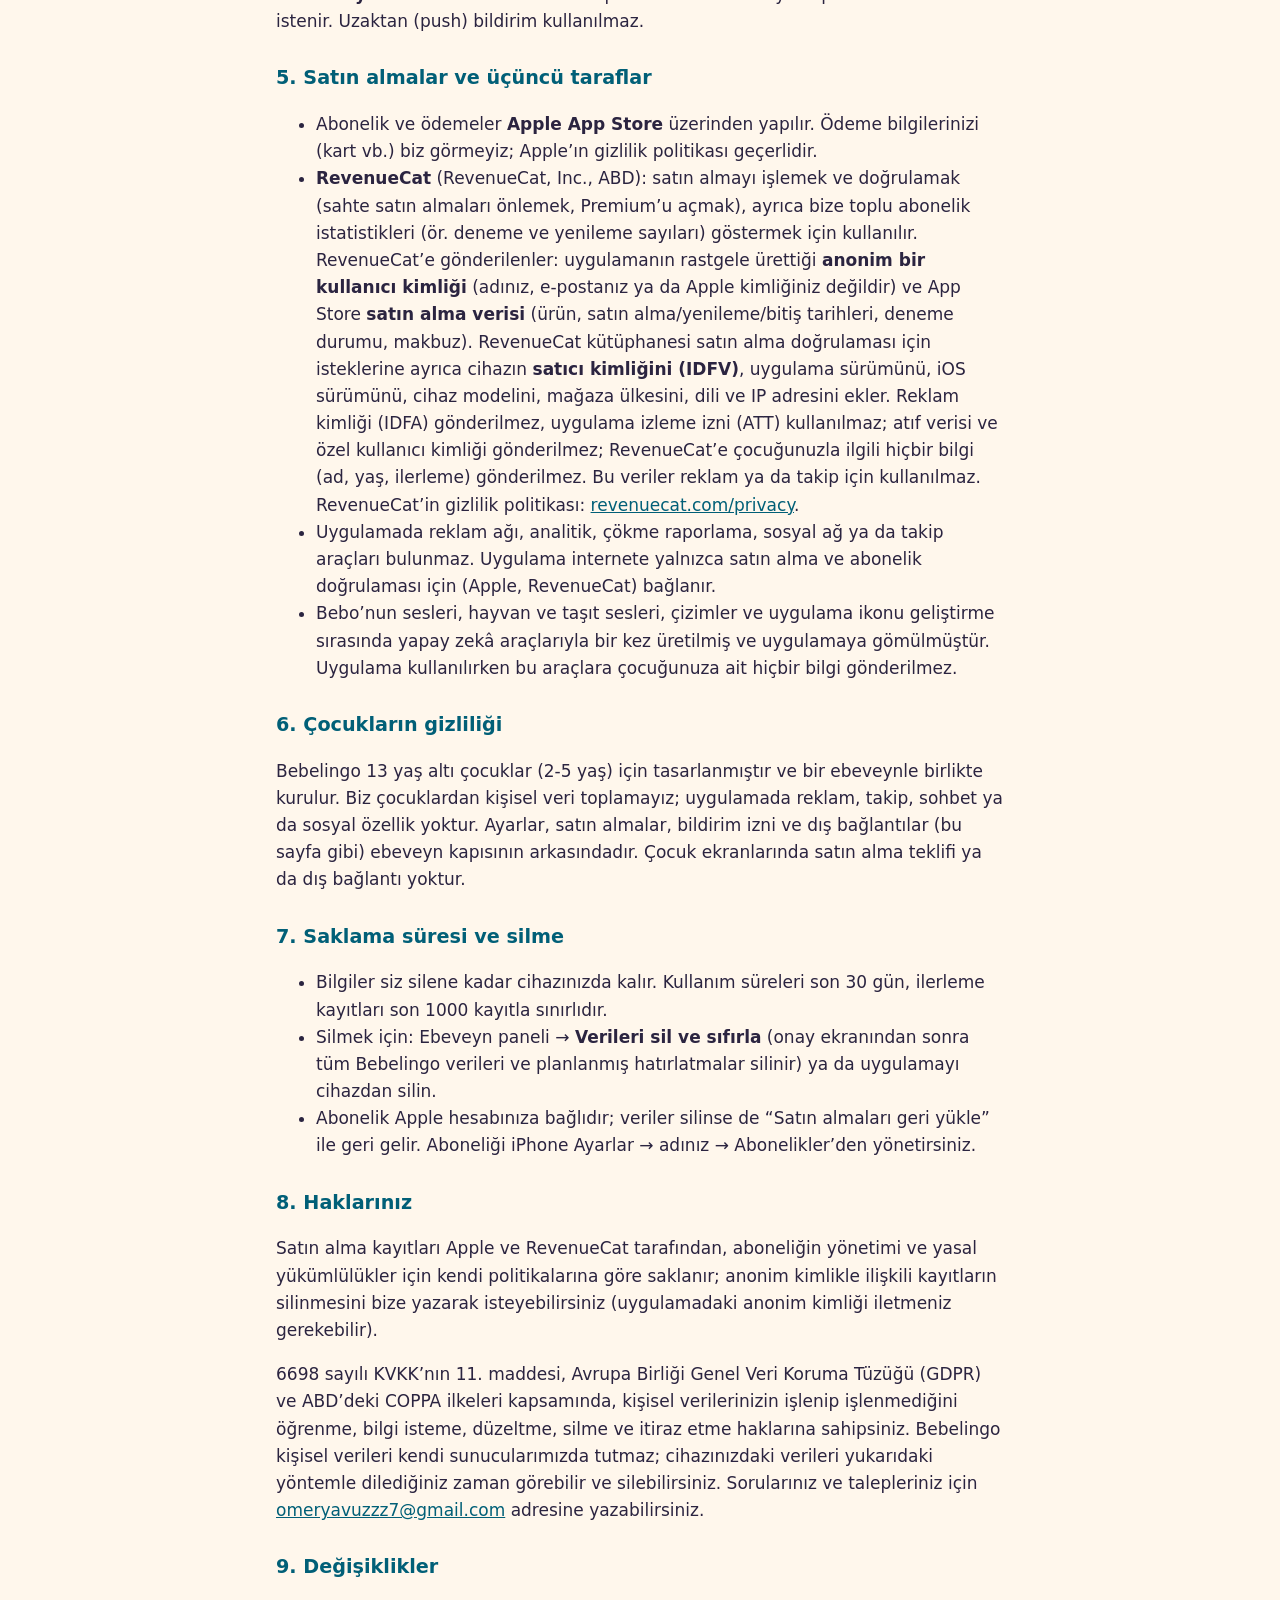
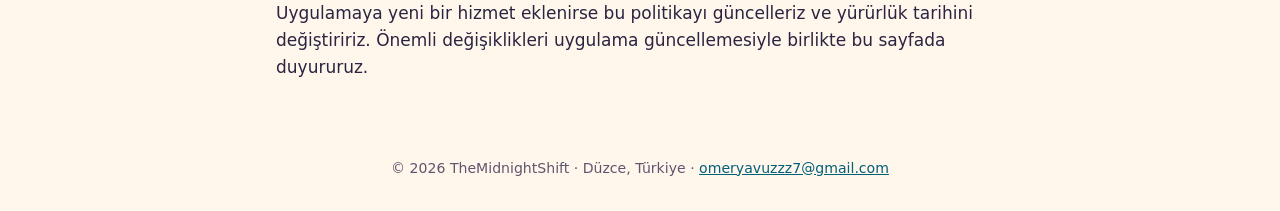
==== commit f5599ed6: "Gizlilik: RevenueCat'e giden veriler ve amaç (işleme/doğrulama, toplu istatistik) netleştirildi; IDF" ====
--- a/privacy.html
+++ b/privacy.html
@@ -17,7 +17,7 @@
 <h1>Gizlilik Politikası</h1>
 <p class="meta">Yürürlük tarihi: 24 Ekim 2026 · <a class="lang" href="privacy-en.html" hreflang="en">English version</a></p>
 
-<div class="note"><strong>Kısaca:</strong> Bebelingo’da hesap, reklam, analitik, çökme raporlama ya da takip yoktur. Çocuğunuzla ilgili bilgiler (ad, yaş, ilerleme) yalnızca sizin cihazınızda durur. Uygulama yalnızca abonelik satın alma ve doğrulama için Apple’a ve RevenueCat’e bağlanır; bu sırada anonim bir kimlik ve satın alma geçmişi işlenir (5. bölüm).</div>
+<div class="note"><strong>Kısaca:</strong> Bebelingo’da hesap, reklam, analitik, çökme raporlama ya da takip yoktur. Çocuğunuzla ilgili bilgiler (ad, yaş, ilerleme) yalnızca sizin cihazınızda durur. Uygulama yalnızca abonelik satın alma ve doğrulama için Apple’a ve RevenueCat’e bağlanır; bu sırada anonim bir kimlik, satın alma verisi ve cihazın satıcı kimliği (IDFV) gibi teknik bilgiler işlenir; reklam kimliği (IDFA) kullanılmaz (5. bölüm).</div>
 
 <h2>1. Biz kimiz</h2>
 <p>Bebelingo, TheMidnightShift (Düzce, Türkiye) tarafından geliştirilen, 2-5 yaş çocuklar için Türkçe kelime ve konuşma oyunlarıdır. Bu politika için iletişim: <a href="mailto:omeryavuzzz7@gmail.com">omeryavuzzz7@gmail.com</a>.</p>
@@ -44,7 +44,7 @@
 <h2>5. Satın almalar ve üçüncü taraflar</h2>
 <ul>
 <li>Abonelik ve ödemeler <strong>Apple App Store</strong> üzerinden yapılır. Ödeme bilgilerinizi (kart vb.) biz görmeyiz; Apple’ın gizlilik politikası geçerlidir.</li>
-<li><strong>RevenueCat</strong> (RevenueCat, Inc., ABD): aboneliğin doğrulanması, sahte satın almaların önlenmesi ve Premium’un açılması için kullanılır; ayrıca bize yalnızca toplu abonelik istatistikleri (ör. deneme ve yenileme sayıları) gösterir. RevenueCat’e gönderilenler: uygulamanın rastgele ürettiği <strong>anonim bir kullanıcı kimliği</strong> (adınız, e-postanız ya da Apple kimliğiniz değildir), <strong>satın alma geçmişi</strong> (ürün, satın alma/yenileme/bitiş tarihleri, deneme durumu, App Store makbuzu) ve bağlantının teknik bilgileri (uygulama ve iOS sürümü, cihaz modeli, mağaza ülkesi, dil, IP adresi ve RevenueCat kütüphanesinin satın alma doğrulaması için isteklerine eklediği, Apple’ın bu uygulamaya özel verdiği satıcı kimliği IDFV). Reklam kimliği (IDFA) toplanmaz, uygulama izleme izni (ATT) istenmez; RevenueCat’e çocuğunuzla ilgili hiçbir bilgi (ad, yaş, ilerleme) gönderilmez; veriler reklam ya da takip için kullanılmaz. RevenueCat’in gizlilik politikası: <a href="https://www.revenuecat.com/privacy">revenuecat.com/privacy</a>.</li>
+<li><strong>RevenueCat</strong> (RevenueCat, Inc., ABD): satın almayı işlemek ve doğrulamak (sahte satın almaları önlemek, Premium’u açmak), ayrıca bize toplu abonelik istatistikleri (ör. deneme ve yenileme sayıları) göstermek için kullanılır. RevenueCat’e gönderilenler: uygulamanın rastgele ürettiği <strong>anonim bir kullanıcı kimliği</strong> (adınız, e-postanız ya da Apple kimliğiniz değildir) ve App Store <strong>satın alma verisi</strong> (ürün, satın alma/yenileme/bitiş tarihleri, deneme durumu, makbuz). RevenueCat kütüphanesi satın alma doğrulaması için isteklerine ayrıca cihazın <strong>satıcı kimliğini (IDFV)</strong>, uygulama sürümünü, iOS sürümünü, cihaz modelini, mağaza ülkesini, dili ve IP adresini ekler. Reklam kimliği (IDFA) gönderilmez, uygulama izleme izni (ATT) kullanılmaz; atıf verisi ve özel kullanıcı kimliği gönderilmez; RevenueCat’e çocuğunuzla ilgili hiçbir bilgi (ad, yaş, ilerleme) gönderilmez. Bu veriler reklam ya da takip için kullanılmaz. RevenueCat’in gizlilik politikası: <a href="https://www.revenuecat.com/privacy">revenuecat.com/privacy</a>.</li>
 <li>Uygulamada reklam ağı, analitik, çökme raporlama, sosyal ağ ya da takip araçları bulunmaz. Uygulama internete yalnızca satın alma ve abonelik doğrulaması için (Apple, RevenueCat) bağlanır.</li>
 <li>Bebo’nun sesleri, hayvan ve taşıt sesleri, çizimler ve uygulama ikonu geliştirme sırasında yapay zekâ araçlarıyla bir kez üretilmiş ve uygulamaya gömülmüştür. Uygulama kullanılırken bu araçlara çocuğunuza ait hiçbir bilgi gönderilmez.</li>
 </ul>
